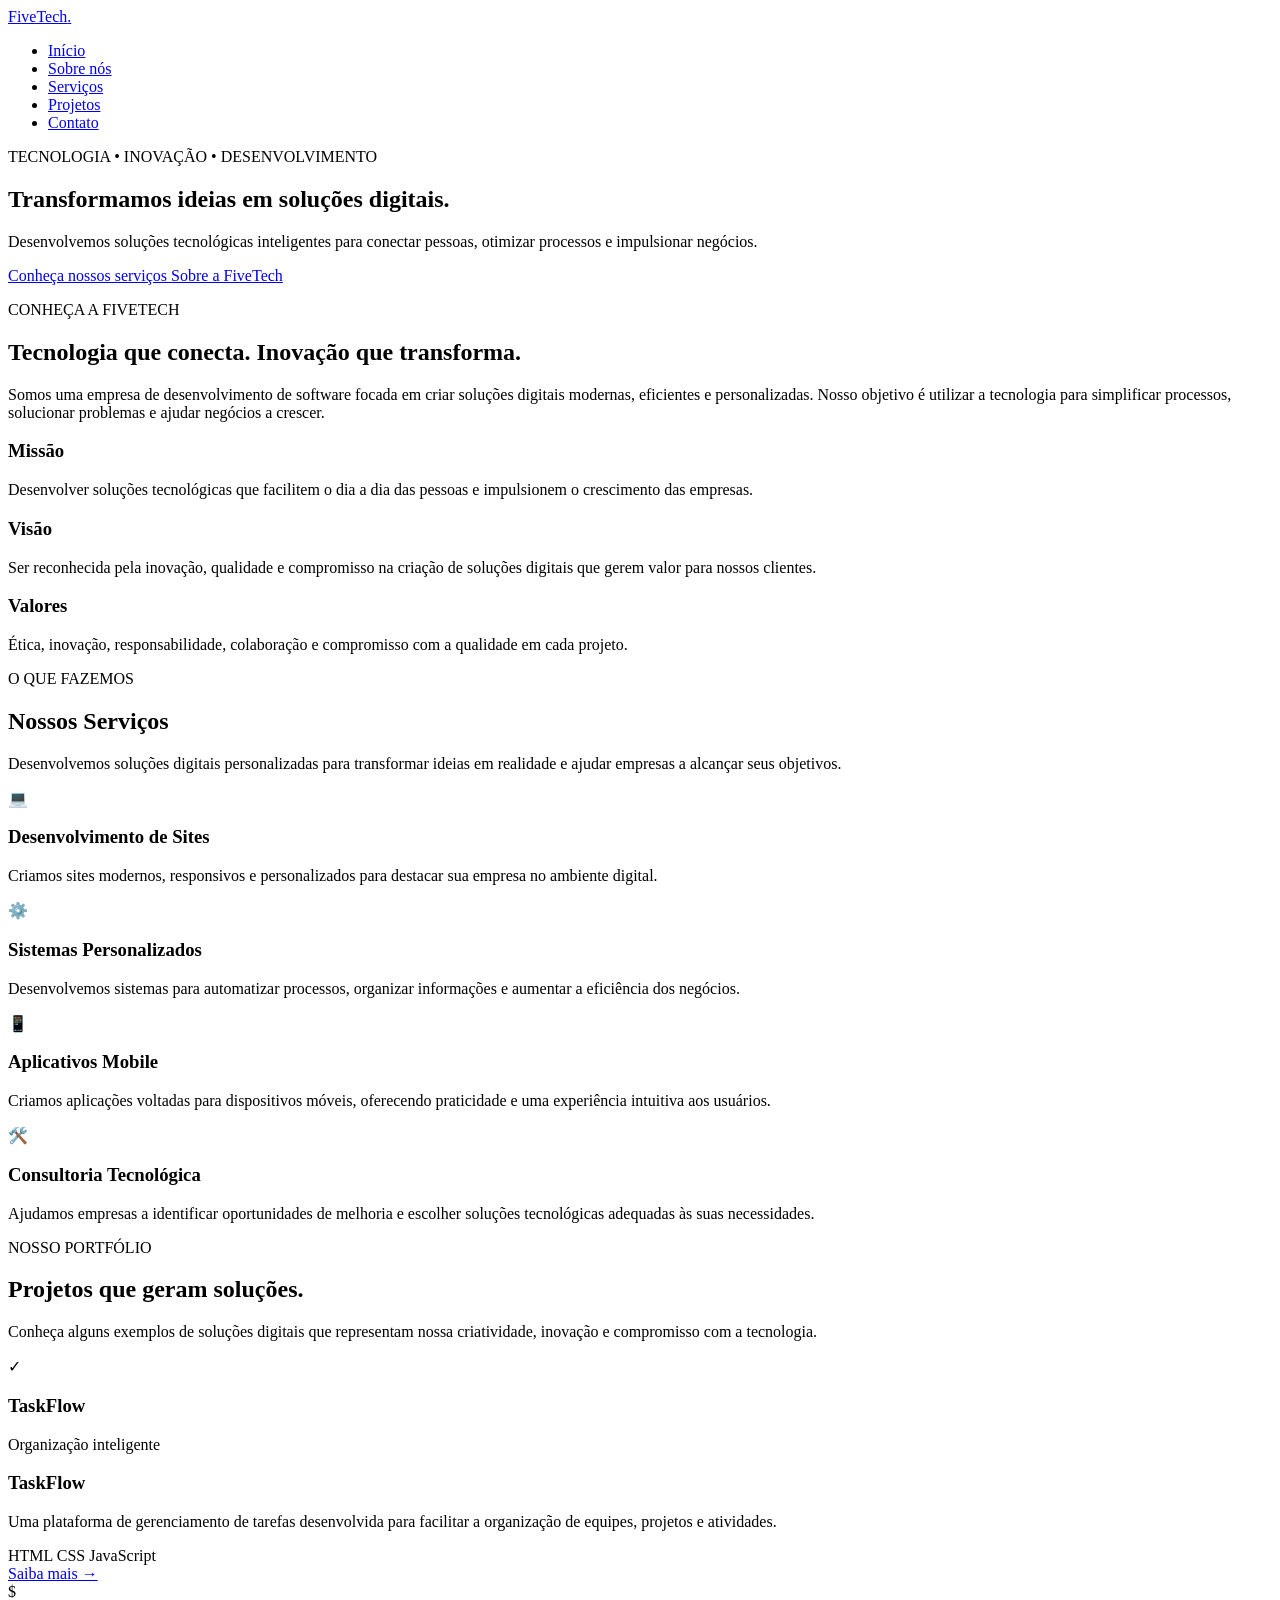
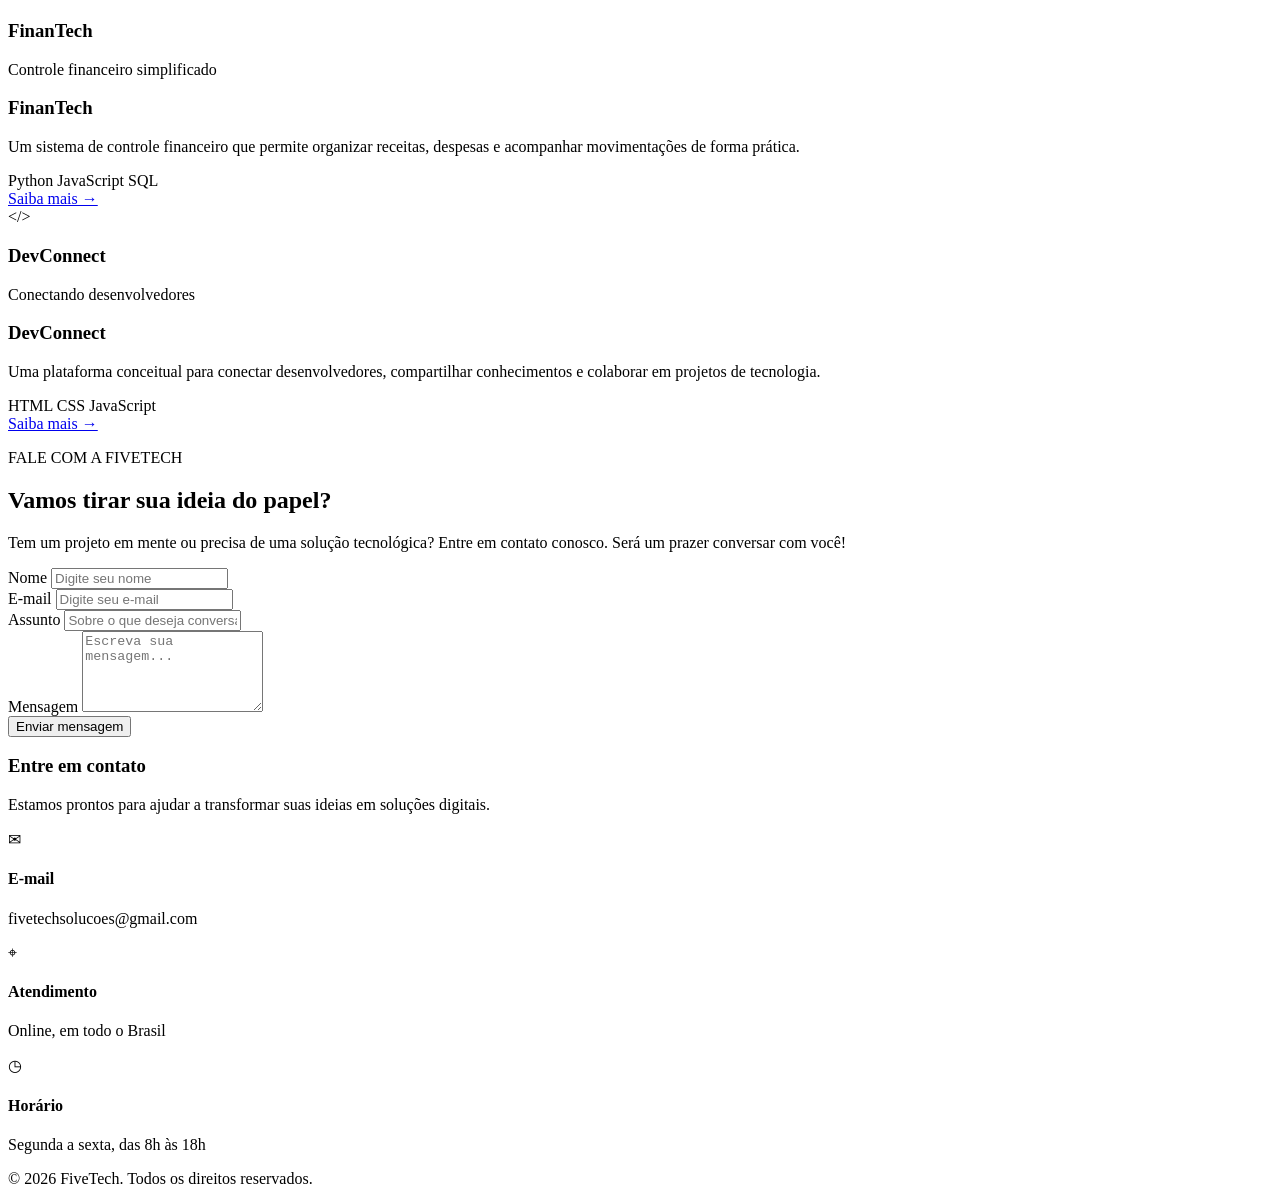
==== index.html @ 609da409 "Add initial HTML structure for FiveTech website" ====
<!DOCTYPE html>
<html lang="pt-br">

<head>
    <meta charset="UTF-8">
    <meta name="viewport" content="width=device-width, initial-scale=1.0">

    <title>FiveTech | Desenvolvimento de Software</title>

    <link rel="stylesheet" href="style.css">

    <script src="script.js" defer></script>
</head>

<body>

    
    <header>

        <nav class="navbar">

            <a href="#inicio" class="logo">
                FiveTech<span>.</span>
            </a>

            <ul class="menu">
                <li><a href="#inicio">Início</a></li>
                <li><a href="#sobre">Sobre nós</a></li>
                <li><a href="#servicos">Serviços</a></li>
                <li><a href="#projetos">Projetos</a></li>
                <li><a href="#contato">Contato</a></li>
            </ul>

        </nav>

    </header>


  
    <main>

        <section id="inicio" class="inicio">

            <div class="inicio-conteudo">

                <p class="subtitulo">
                    TECNOLOGIA • INOVAÇÃO • DESENVOLVIMENTO
                </p>

                <h1>
                    Transformamos ideias em
                    <span>soluções digitais.</span>
                </h1>

                <p class="descricao">
                    Desenvolvemos soluções tecnológicas inteligentes
                    para conectar pessoas, otimizar processos e
                    impulsionar negócios.
                </p>

                <div class="botoes">

                    <a href="#servicos" class="botao botao-principal">
                        Conheça nossos serviços
                    </a>

                    <a href="#sobre" class="botao botao-secundario">
                        Sobre a FiveTech
                    </a>

                </div>

            </div>

        </section>


     

<section id="sobre" class="sobre">

    <div class="sobre-conteudo">

        <p class="subtitulo">CONHEÇA A FIVETECH</p>

        <h2>
            Tecnologia que conecta.
            <span>Inovação que transforma.</span>
        </h2>

        <p class="sobre-descricao">
            Somos uma empresa de desenvolvimento de software
            focada em criar soluções digitais modernas,
            eficientes e personalizadas.

            Nosso objetivo é utilizar a tecnologia para
            simplificar processos, solucionar problemas
            e ajudar negócios a crescer.
        </p>

    </div>


    <div class="sobre-cards">

        <div class="sobre-card">

            <div class="card-icone"></div>

            <h3>Missão</h3>

            <p>
                Desenvolver soluções tecnológicas que
                facilitem o dia a dia das pessoas e
                impulsionem o crescimento das empresas.
            </p>

        </div>


        <div class="sobre-card">

            <div class="card-icone"></div>

            <h3>Visão</h3>

            <p>
                Ser reconhecida pela inovação, qualidade
                e compromisso na criação de soluções
                digitais que gerem valor para nossos clientes.
            </p>

        </div>


        <div class="sobre-card">

            <div class="card-icone"></div>

            <h3>Valores</h3>

            <p>
                Ética, inovação, responsabilidade,
                colaboração e compromisso com a
                qualidade em cada projeto.
            </p>

        </div>

    </div>

</section>


        

<section id="servicos" class="servicos">

    <div class="servicos-conteudo">

        <p class="subtitulo">O QUE FAZEMOS</p>

        <h2>
            Nossos <span>Serviços</span>
        </h2>

        <p class="servicos-descricao">
            Desenvolvemos soluções digitais personalizadas
            para transformar ideias em realidade e ajudar
            empresas a alcançar seus objetivos.
        </p>

    </div>


    <div class="servicos-cards">

       
        <div class="servico-card">

            <div class="servico-icone">💻</div>

            <h3>Desenvolvimento de Sites</h3>

            <p>
                Criamos sites modernos, responsivos e
                personalizados para destacar sua empresa
                no ambiente digital.
            </p>

        </div>


      
        <div class="servico-card">

            <div class="servico-icone">⚙️</div>

            <h3>Sistemas Personalizados</h3>

            <p>
                Desenvolvemos sistemas para automatizar
                processos, organizar informações e
                aumentar a eficiência dos negócios.
            </p>

        </div>



        <div class="servico-card">

            <div class="servico-icone">📱</div>

            <h3>Aplicativos Mobile</h3>

            <p>
                Criamos aplicações voltadas para dispositivos
                móveis, oferecendo praticidade e uma
                experiência intuitiva aos usuários.
            </p>

        </div>


      
        <div class="servico-card">

            <div class="servico-icone">🛠️</div>

            <h3>Consultoria Tecnológica</h3>

            <p>
                Ajudamos empresas a identificar oportunidades
                de melhoria e escolher soluções tecnológicas
                adequadas às suas necessidades.
            </p>

        </div>

    </div>

</section>


       
        
<section id="projetos" class="projetos">

    <div class="projetos-conteudo">

        <p class="subtitulo">NOSSO PORTFÓLIO</p>

        <h2>
            Projetos que <span>geram soluções.</span>
        </h2>

        <p class="projetos-descricao">
            Conheça alguns exemplos de soluções digitais
            que representam nossa criatividade, inovação
            e compromisso com a tecnologia.
        </p>

    </div>


    <div class="projetos-cards">

     
        <div class="projeto-card">

            <div class="projeto-imagem taskflow">

                <span class="projeto-simbolo">✓</span>

                <h3>TaskFlow</h3>

                <p>Organização inteligente</p>

            </div>

            <div class="projeto-info">

                <h3>TaskFlow</h3>

                <p>
                    Uma plataforma de gerenciamento de tarefas
                    desenvolvida para facilitar a organização
                    de equipes, projetos e atividades.
                </p>

                <div class="tecnologias">

                    <span>HTML</span>
                    <span>CSS</span>
                    <span>JavaScript</span>

                </div>

                <a href="#contato" class="projeto-botao">
                    Saiba mais →
                </a>

            </div>

        </div>


       
        <div class="projeto-card">

            <div class="projeto-imagem finantech">

                <span class="projeto-simbolo">$</span>

                <h3>FinanTech</h3>

                <p>Controle financeiro simplificado</p>

            </div>

            <div class="projeto-info">

                <h3>FinanTech</h3>

                <p>
                    Um sistema de controle financeiro que
                    permite organizar receitas, despesas
                    e acompanhar movimentações de forma prática.
                </p>

                <div class="tecnologias">

                    <span>Python</span>
                    <span>JavaScript</span>
                    <span>SQL</span>

                </div>

                <a href="#contato" class="projeto-botao">
                    Saiba mais →
                </a>

            </div>

        </div>


        <div class="projeto-card">

            <div class="projeto-imagem devconnect">

                <span class="projeto-simbolo">&lt;/&gt;</span>

                <h3>DevConnect</h3>

                <p>Conectando desenvolvedores</p>

            </div>

            <div class="projeto-info">

                <h3>DevConnect</h3>

                <p>
                    Uma plataforma conceitual para conectar
                    desenvolvedores, compartilhar conhecimentos
                    e colaborar em projetos de tecnologia.
                </p>

                <div class="tecnologias">

                    <span>HTML</span>
                    <span>CSS</span>
                    <span>JavaScript</span>

                </div>

                <a href="#contato" class="projeto-botao">
                    Saiba mais →
                </a>

            </div>

        </div>

    </div>

</section>


     
        <section class="contato" id="contato">

    <div class="contato-conteudo">
        <p class="subtitulo">FALE COM A FIVETECH</p>

        <h2>Vamos tirar sua ideia do <span>papel?</span></h2>

        <p class="contato-descricao">
            Tem um projeto em mente ou precisa de uma solução tecnológica?
            Entre em contato conosco. Será um prazer conversar com você!
        </p>
    </div>

    <div class="contato-container">

        <form class="contato-formulario" id="formulario">

            <div class="campo">
                <label for="nome">Nome</label>
                <input
                    type="text"
                    id="nome"
                    name="nome"
                    placeholder="Digite seu nome"
                    required
                >
            </div>

            <div class="campo">
                <label for="email">E-mail</label>
                <input
                    type="email"
                    id="email"
                    name="email"
                    placeholder="Digite seu e-mail"
                    required
                >
            </div>

            <div class="campo">
                <label for="assunto">Assunto</label>
                <input
                    type="text"
                    id="assunto"
                    name="assunto"
                    placeholder="Sobre o que deseja conversar?"
                    required
                >
            </div>

            <div class="campo">
                <label for="mensagem">Mensagem</label>
                <textarea
                    id="mensagem"
                    name="mensagem"
                    rows="5"
                    placeholder="Escreva sua mensagem..."
                    required
                ></textarea>
            </div>

            <button type="submit" class="contato-botao">
                Enviar mensagem
            </button>

        </form>

        <div class="contato-informacoes">

            <h3>Entre em contato</h3>

            <p>
                Estamos prontos para ajudar a transformar suas ideias
                em soluções digitais.
            </p>

            <div class="contato-item">
                <span>✉</span>
                <div>
                    <h4>E-mail</h4>
                    <p>fivetechsolucoes@gmail.com</p>
                </div>
            </div>

            <div class="contato-item">
                <span>⌖</span>
                <div>
                    <h4>Atendimento</h4>
                    <p>Online, em todo o Brasil</p>
                </div>
            </div>

            <div class="contato-item">
                <span>◷</span>
                <div>
                    <h4>Horário</h4>
                    <p>Segunda a sexta, das 8h às 18h</p>
                </div>
            </div>

        </div>

    </div>

</section>
        </section>

    </main>



    <footer>

        <p>
            © 2026 FiveTech. Todos os direitos reservados.
        </p>

    </footer>

</body>

</html>
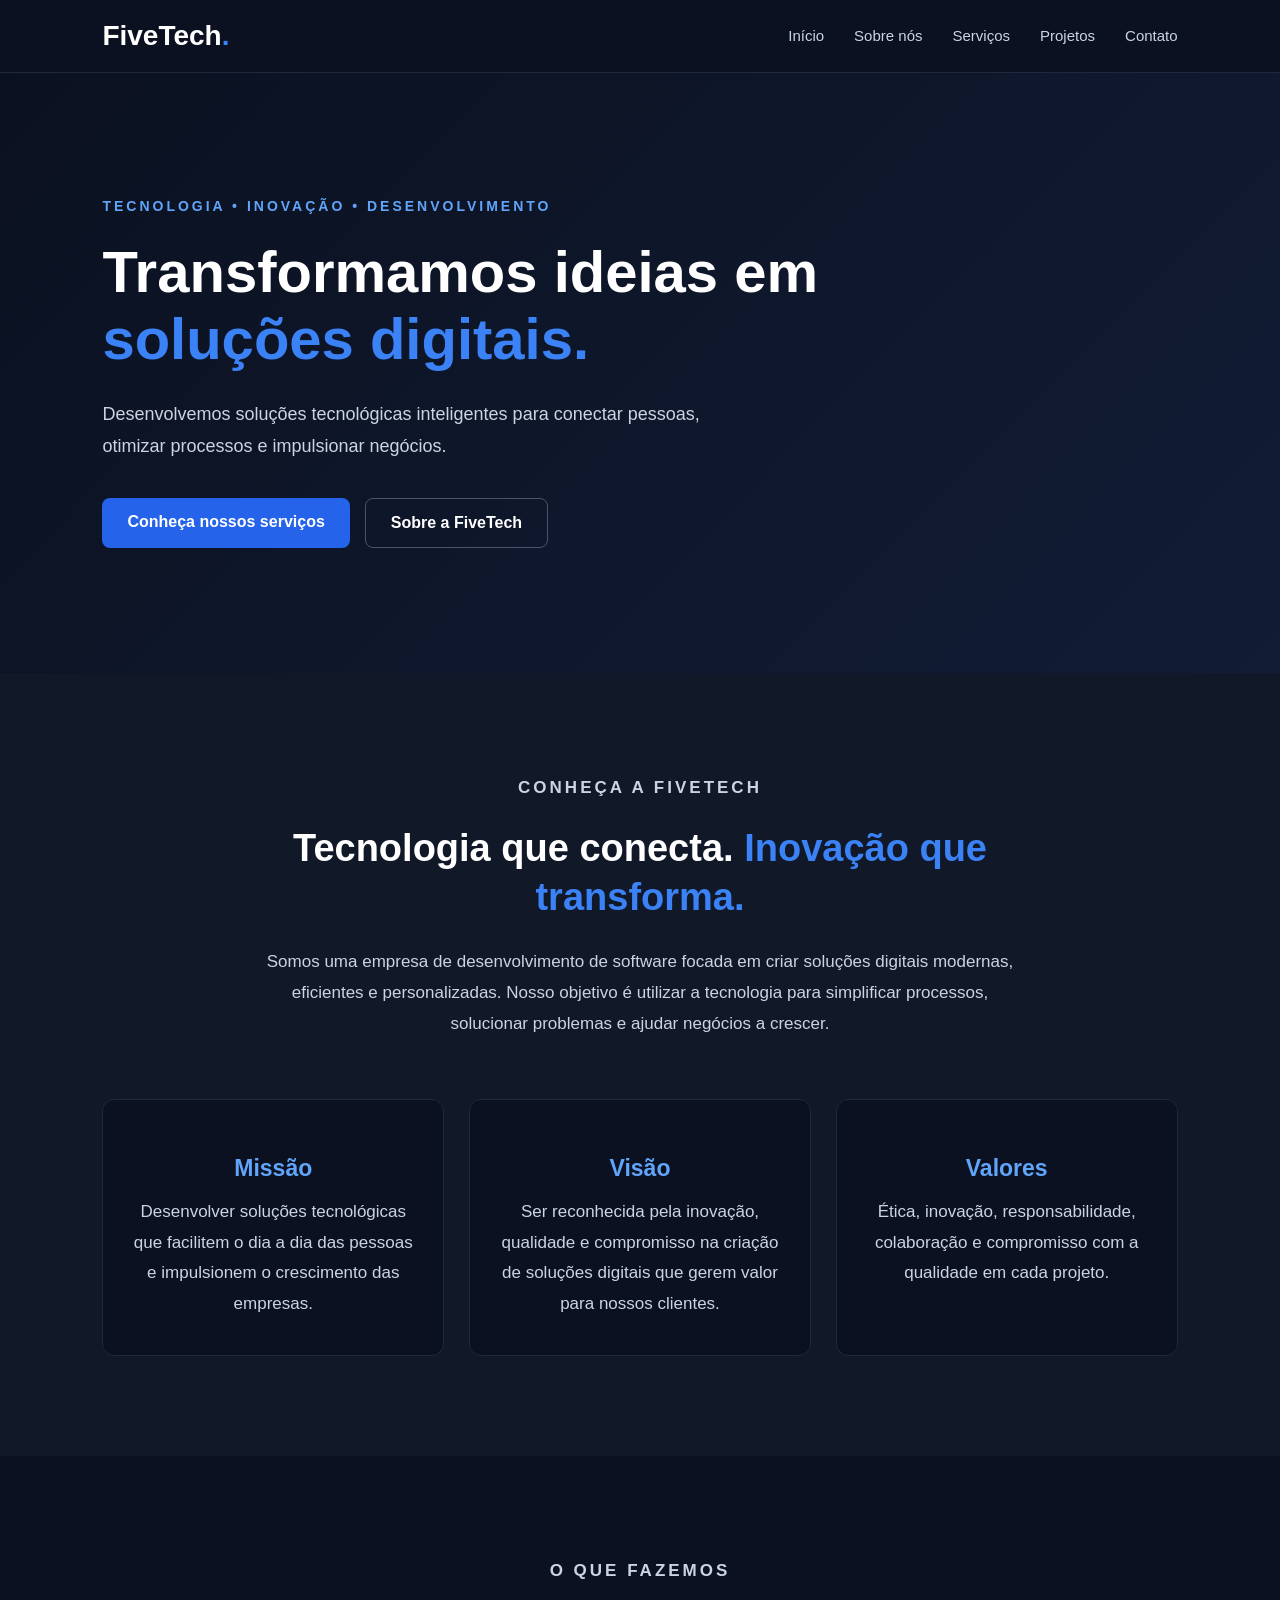
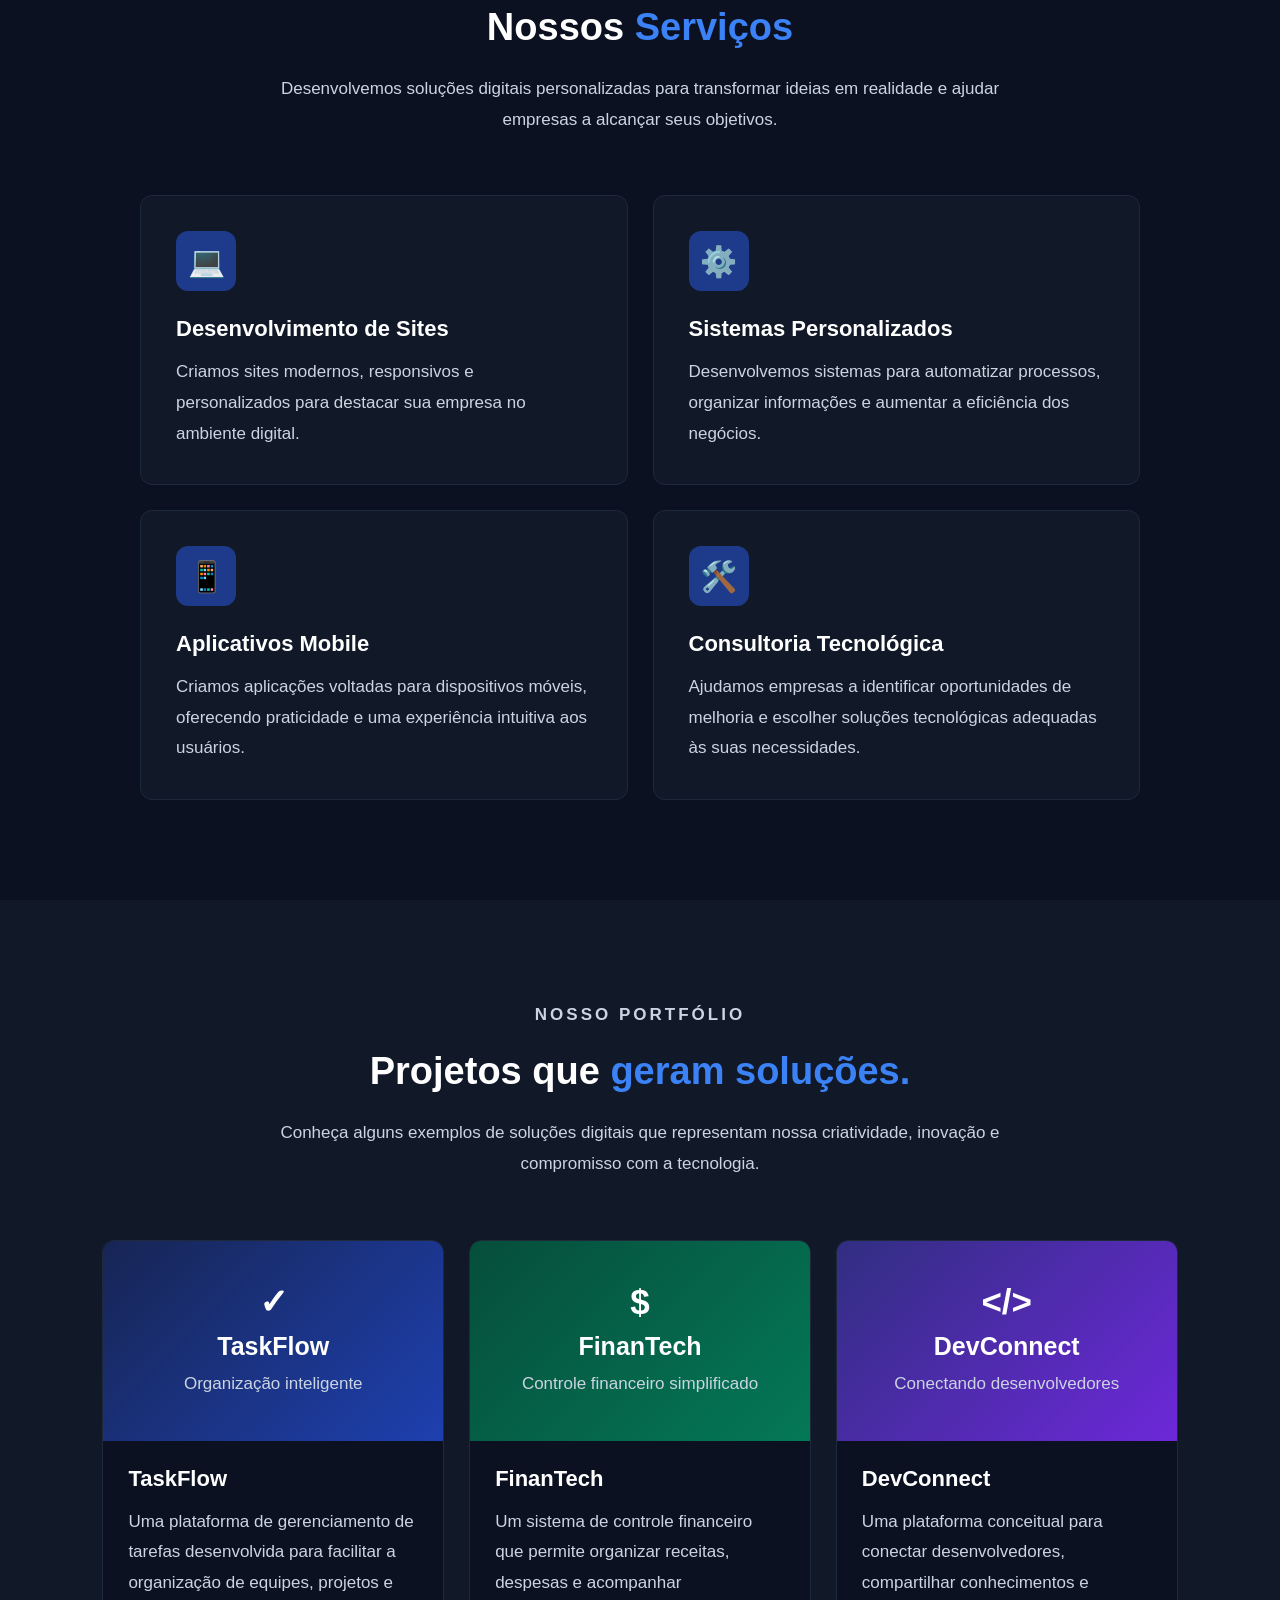
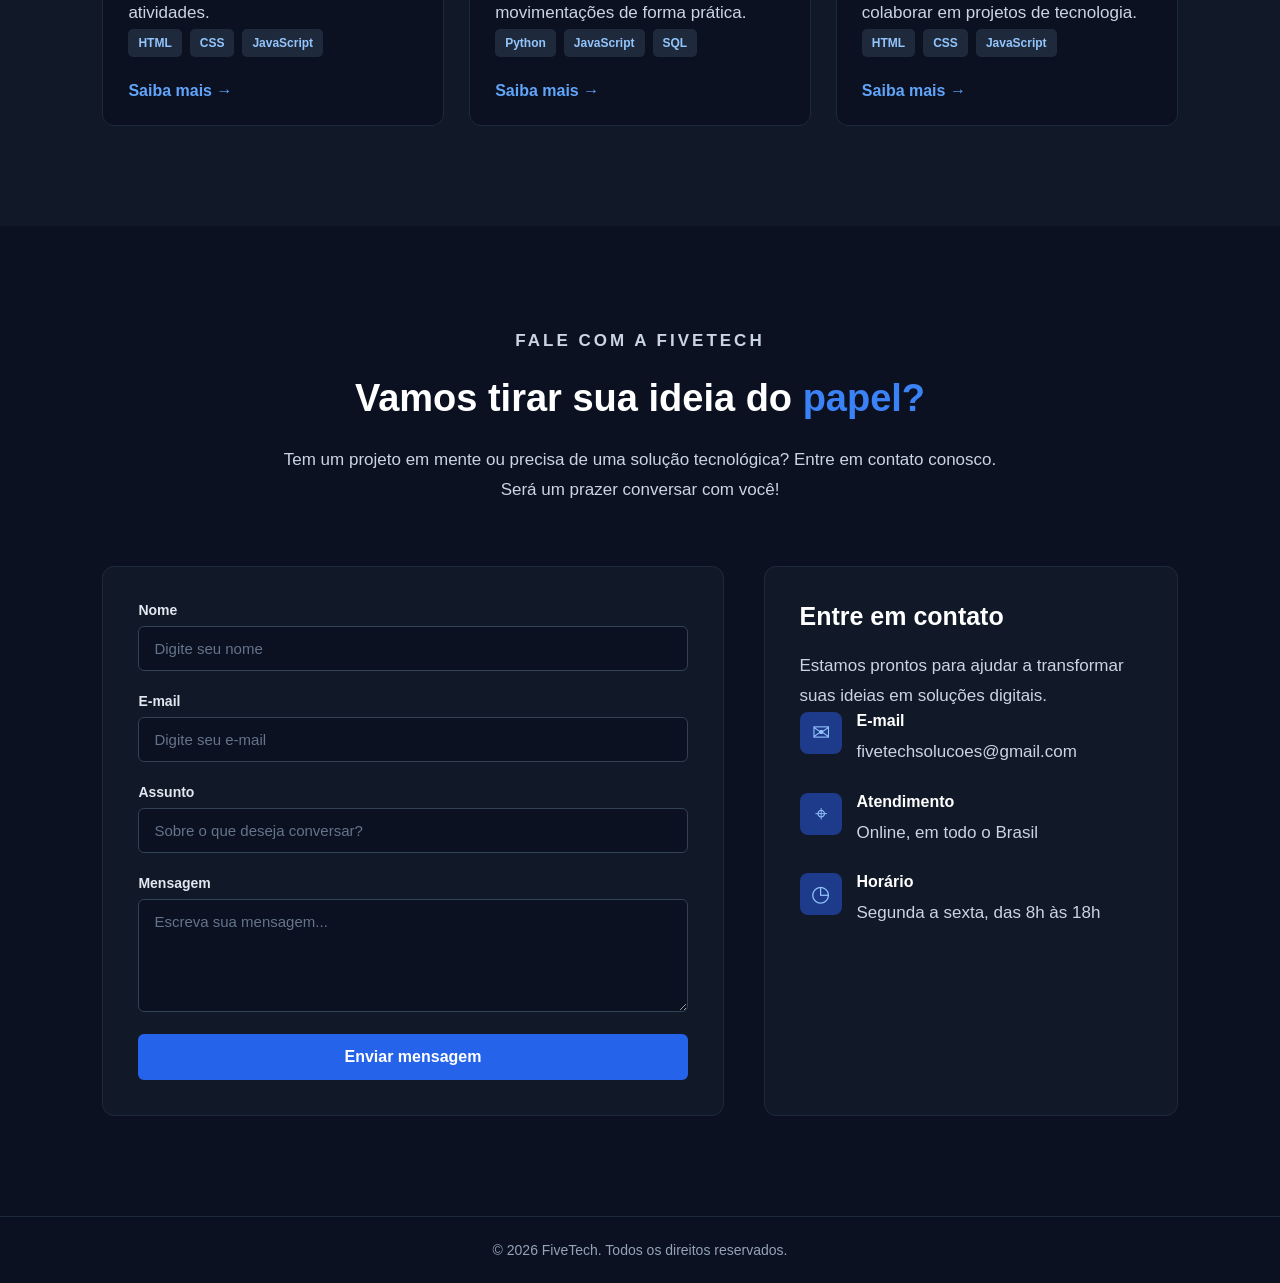
==== commit 3e488fbb: "atualiza projeto" ====
--- a/index.html
+++ b/index.html
@@ -511,4 +511,4 @@
 
 </body>
 
-</html>
+</html>
--- a/style.css
+++ b/style.css
@@ -0,0 +1,844 @@
+
+
+* {
+    margin: 0;
+    padding: 0;
+    box-sizing: border-box;
+}
+
+html {
+    scroll-behavior: smooth;
+}
+
+body {
+    font-family: Arial, Helvetica, sans-serif;
+    background-color: #0b1120;
+    color: #ffffff;
+}
+
+
+
+
+header {
+    background-color: #0b1120;
+    border-bottom: 1px solid #1e293b;
+    padding: 20px 8%;
+}
+
+.navbar {
+    display: flex;
+    justify-content: space-between;
+    align-items: center;
+}
+
+.logo {
+    color: #ffffff;
+    font-size: 28px;
+    font-weight: bold;
+    text-decoration: none;
+}
+
+.logo span {
+    color: #3b82f6;
+}
+
+.menu {
+    display: flex;
+    gap: 30px;
+    list-style: none;
+}
+
+.menu a {
+    color: #cbd5e1;
+    text-decoration: none;
+    font-size: 15px;
+    transition: 0.3s;
+}
+
+.menu a:hover {
+    color: #3b82f6;
+}
+
+
+
+
+.inicio {
+    min-height: 600px;
+    padding: 100px 8%;
+
+    display: flex;
+    align-items: center;
+
+    background: linear-gradient(
+        135deg,
+        #0b1120,
+        #111c35
+    );
+}
+
+.inicio-conteudo {
+    max-width: 750px;
+}
+
+.subtitulo {
+    color: #60a5fa;
+    font-size: 14px;
+    font-weight: bold;
+    letter-spacing: 3px;
+    margin-bottom: 25px;
+}
+
+.inicio h1 {
+    font-size: 58px;
+    line-height: 1.15;
+    margin-bottom: 25px;
+}
+
+.inicio h1 span {
+    color: #3b82f6;
+}
+
+.descricao {
+    color: #cbd5e1;
+    font-size: 18px;
+    line-height: 1.8;
+    max-width: 600px;
+    margin-bottom: 35px;
+}
+
+
+
+
+.botoes {
+    display: flex;
+    gap: 15px;
+    flex-wrap: wrap;
+}
+
+.botao {
+    display: inline-block;
+    padding: 15px 25px;
+    border-radius: 8px;
+    text-decoration: none;
+    font-weight: bold;
+    transition: 0.3s;
+}
+
+.botao-principal {
+    background-color: #2563eb;
+    color: #ffffff;
+}
+
+.botao-principal:hover {
+    background-color: #1d4ed8;
+    transform: translateY(-3px);
+}
+
+.botao-secundario {
+    border: 1px solid #475569;
+    color: #ffffff;
+}
+
+.botao-secundario:hover {
+    background-color: #1e293b;
+    transform: translateY(-3px);
+}
+
+
+
+
+section:not(.inicio) {
+    padding: 100px 8%;
+    text-align: center;
+}
+
+section h2 {
+    font-size: 36px;
+    margin-bottom: 25px;
+}
+
+section:not(.inicio) p {
+    color: #cbd5e1;
+    font-size: 17px;
+    line-height: 1.8;
+    max-width: 750px;
+    margin: 0 auto;
+}
+
+
+
+
+.sobre {
+    background-color: #111827;
+}
+
+.sobre-conteudo {
+    max-width: 800px;
+    margin: 0 auto 60px;
+}
+
+.sobre .subtitulo {
+    margin-bottom: 20px;
+}
+
+.sobre h2 {
+    font-size: 38px;
+    line-height: 1.3;
+    margin-bottom: 25px;
+}
+
+.sobre h2 span {
+    color: #3b82f6;
+}
+
+.sobre-descricao {
+    color: #cbd5e1;
+    font-size: 17px;
+    line-height: 1.8;
+}
+
+
+
+
+.sobre-cards {
+    display: flex;
+    justify-content: center;
+    gap: 25px;
+    flex-wrap: wrap;
+
+    max-width: 1200px;
+    margin: 0 auto;
+}
+
+.sobre-card {
+    background-color: #0b1120;
+    border: 1px solid #1e293b;
+    border-radius: 12px;
+
+    padding: 35px 25px;
+
+    flex: 1;
+    min-width: 250px;
+    max-width: 350px;
+
+    transition: 0.3s;
+}
+
+.sobre-card:hover {
+    transform: translateY(-8px);
+    border-color: #3b82f6;
+}
+
+.card-icone {
+    font-size: 35px;
+    margin-bottom: 20px;
+}
+
+.sobre-card h3 {
+    font-size: 23px;
+    margin-bottom: 15px;
+    color: #60a5fa;
+}
+
+.sobre-card p {
+    color: #cbd5e1;
+    font-size: 15px;
+    line-height: 1.8;
+
+    max-width: none;
+}
+
+
+
+
+.servicos {
+    background-color: #0b1120;
+}
+
+.servicos-conteudo {
+    max-width: 800px;
+    margin: 0 auto 60px;
+}
+
+.servicos .subtitulo {
+    margin-bottom: 20px;
+}
+
+.servicos h2 {
+    font-size: 38px;
+    margin-bottom: 25px;
+}
+
+.servicos h2 span {
+    color: #3b82f6;
+}
+
+.servicos-descricao {
+    color: #cbd5e1;
+    font-size: 17px;
+    line-height: 1.8;
+}
+
+
+
+
+.servicos-cards {
+    display: grid;
+    grid-template-columns: repeat(2, 1fr);
+    gap: 25px;
+
+    max-width: 1000px;
+    margin: 0 auto;
+}
+
+.servico-card {
+    background-color: #111827;
+    border: 1px solid #1e293b;
+    border-radius: 12px;
+
+    padding: 35px;
+
+    text-align: left;
+
+    transition: 0.3s;
+}
+
+.servico-card:hover {
+    transform: translateY(-8px);
+    border-color: #3b82f6;
+    background-color: #162036;
+}
+
+
+
+
+.servico-icone {
+    display: flex;
+    align-items: center;
+    justify-content: center;
+
+    width: 60px;
+    height: 60px;
+
+    background-color: #1e3a8a;
+    border-radius: 12px;
+
+    font-size: 30px;
+
+    margin-bottom: 25px;
+}
+
+
+
+
+.servico-card h3 {
+    color: #ffffff;
+    font-size: 22px;
+    margin-bottom: 15px;
+}
+
+
+
+
+.servico-card p {
+    color: #cbd5e1;
+    font-size: 15px;
+    line-height: 1.8;
+
+    max-width: none;
+    margin: 0;
+}
+
+
+
+
+
+
+.projetos {
+    background-color: #111827;
+}
+
+.projetos-conteudo {
+    max-width: 800px;
+    margin: 0 auto 60px;
+}
+
+.projetos .subtitulo {
+    margin-bottom: 20px;
+}
+
+.projetos h2 {
+    font-size: 38px;
+    margin-bottom: 25px;
+}
+
+.projetos h2 span {
+    color: #3b82f6;
+}
+
+.projetos-descricao {
+    color: #cbd5e1;
+    font-size: 17px;
+    line-height: 1.8;
+}
+
+
+
+
+.projetos-cards {
+    display: grid;
+    grid-template-columns: repeat(3, 1fr);
+    gap: 25px;
+
+    max-width: 1200px;
+    margin: 0 auto;
+}
+
+.projeto-card {
+    background-color: #0b1120;
+    border: 1px solid #1e293b;
+    border-radius: 12px;
+
+    overflow: hidden;
+
+    text-align: left;
+
+    transition: 0.3s;
+}
+
+.projeto-card:hover {
+    transform: translateY(-8px);
+    border-color: #3b82f6;
+}
+
+
+
+
+.projeto-imagem {
+    height: 200px;
+
+    display: flex;
+    flex-direction: column;
+    align-items: center;
+    justify-content: center;
+
+    text-align: center;
+
+    background: linear-gradient(
+        135deg,
+        #172554,
+        #1e40af
+    );
+}
+
+.projeto-imagem h3 {
+    font-size: 25px;
+    margin-bottom: 8px;
+}
+
+.projeto-imagem p {
+    color: #dbeafe;
+    font-size: 14px;
+}
+
+
+
+
+.finantech {
+    background: linear-gradient(
+        135deg,
+        #064e3b,
+        #047857
+    );
+}
+
+.devconnect {
+    background: linear-gradient(
+        135deg,
+        #312e81,
+        #6d28d9
+    );
+}
+
+
+
+
+.projeto-simbolo {
+    font-size: 35px;
+    font-weight: bold;
+
+    margin-bottom: 10px;
+
+    color: #ffffff;
+}
+
+
+
+
+.projeto-info {
+    padding: 25px;
+}
+
+.projeto-info h3 {
+    color: #ffffff;
+    font-size: 22px;
+    margin-bottom: 15px;
+}
+
+.projeto-info p {
+    color: #cbd5e1;
+    font-size: 15px;
+    line-height: 1.8;
+
+    max-width: none;
+    margin: 0 0 20px;
+}
+
+
+
+
+.tecnologias {
+    display: flex;
+    flex-wrap: wrap;
+    gap: 8px;
+
+    margin-bottom: 25px;
+}
+
+.tecnologias span {
+    background-color: #1e293b;
+    color: #93c5fd;
+
+    font-size: 12px;
+    font-weight: bold;
+
+    padding: 7px 10px;
+    border-radius: 5px;
+}
+
+
+
+
+.projeto-botao {
+    display: inline-block;
+
+    color: #60a5fa;
+    font-weight: bold;
+    text-decoration: none;
+
+    transition: 0.3s;
+}
+
+.projeto-botao:hover {
+    color: #ffffff;
+    transform: translateX(5px);
+}
+
+
+
+
+.contato {
+    background-color: #0b1120;
+}
+
+
+
+.contato {
+    background-color: #0b1120;
+}
+
+.contato-conteudo {
+    max-width: 800px;
+    margin: 0 auto 60px;
+}
+
+.contato .subtitulo {
+    margin-bottom: 20px;
+}
+
+.contato h2 {
+    font-size: 38px;
+    margin-bottom: 25px;
+}
+
+.contato h2 span {
+    color: #3b82f6;
+}
+
+.contato-descricao {
+    color: #cbd5e1;
+    font-size: 17px;
+    line-height: 1.8;
+}
+
+.contato-container {
+    display: grid;
+    grid-template-columns: 1.5fr 1fr;
+    gap: 40px;
+    max-width: 1100px;
+    margin: 0 auto;
+    text-align: left;
+}
+
+.contato-formulario {
+    background-color: #111827;
+    padding: 35px;
+    border: 1px solid #1e293b;
+    border-radius: 12px;
+}
+
+.campo {
+    display: flex;
+    flex-direction: column;
+    margin-bottom: 22px;
+}
+
+.campo label {
+    color: #e2e8f0;
+    font-size: 14px;
+    font-weight: bold;
+    margin-bottom: 8px;
+}
+
+.campo input,
+.campo textarea {
+    background-color: #0b1120;
+    color: #fff;
+    border: 1px solid #334155;
+    border-radius: 6px;
+    padding: 13px 15px;
+    font-family: Arial, sans-serif;
+    font-size: 15px;
+    outline: none;
+    transition: 0.3s;
+}
+
+.campo input:focus,
+.campo textarea:focus {
+    border-color: #3b82f6;
+    box-shadow: 0 0 0 2px rgba(59, 130, 246, 0.15);
+}
+
+.campo textarea {
+    resize: vertical;
+}
+
+.campo input::placeholder,
+.campo textarea::placeholder {
+    color: #64748b;
+}
+
+.contato-botao {
+    width: 100%;
+    padding: 14px;
+    background-color: #2563eb;
+    color: #fff;
+    border: none;
+    border-radius: 6px;
+    font-size: 16px;
+    font-weight: bold;
+    cursor: pointer;
+    transition: 0.3s;
+}
+
+.contato-botao:hover {
+    background-color: #1d4ed8;
+    transform: translateY(-2px);
+}
+
+.contato-informacoes {
+    background-color: #111827;
+    padding: 35px;
+    border: 1px solid #1e293b;
+    border-radius: 12px;
+}
+
+.contato-informacoes h3 {
+    font-size: 25px;
+    margin-bottom: 20px;
+}
+
+.contato-informacoes > p {
+    color: #cbd5e1;
+    line-height: 1.8;
+    margin-bottom: 35px;
+}
+
+.contato-item {
+    display: flex;
+    align-items: flex-start;
+    gap: 15px;
+    margin-bottom: 25px;
+}
+
+.contato-item > span {
+    display: flex;
+    align-items: center;
+    justify-content: center;
+    min-width: 42px;
+    height: 42px;
+    background-color: #1e3a8a;
+    color: #93c5fd;
+    border-radius: 8px;
+    font-size: 22px;
+}
+
+.contato-item h4 {
+    color: #fff;
+    margin-bottom: 7px;
+}
+
+.contato-item p {
+    color: #94a3b8;
+    font-size: 14px;
+    line-height: 1.6;
+}
+
+
+
+@media (max-width: 768px) {
+    .contato-container {
+        grid-template-columns: 1fr;
+        gap: 25px;
+    }
+
+    .contato-formulario,
+    .contato-informacoes {
+        padding: 25px;
+    }
+
+    .contato h2 {
+        font-size: 30px;
+    }
+}
+
+
+
+footer {
+    padding: 25px 8%;
+    text-align: center;
+
+    border-top: 1px solid #1e293b;
+
+    color: #94a3b8;
+    font-size: 14px;
+}
+
+
+
+
+@media (max-width: 768px) {
+
+
+    header {
+        padding: 20px 5%;
+    }
+
+    .navbar {
+        flex-direction: column;
+        gap: 25px;
+    }
+
+    .menu {
+        justify-content: center;
+        flex-wrap: wrap;
+        gap: 15px;
+    }
+
+
+
+    .inicio {
+        padding: 80px 5%;
+        min-height: 500px;
+    }
+
+    .inicio h1 {
+        font-size: 40px;
+    }
+
+    .descricao {
+        font-size: 16px;
+    }
+
+
+   
+
+    section:not(.inicio) {
+        padding: 70px 5%;
+    }
+
+    section h2 {
+        font-size: 30px;
+    }
+
+
+
+
+    .botoes {
+        flex-direction: column;
+        align-items: flex-start;
+    }
+
+    .botao {
+        text-align: center;
+    }
+
+
+ 
+
+    .sobre h2 {
+        font-size: 30px;
+    }
+
+    .sobre-cards {
+        flex-direction: column;
+        align-items: center;
+    }
+
+    .sobre-card {
+        width: 100%;
+        max-width: 400px;
+    }
+
+
+ 
+
+    .servicos h2 {
+        font-size: 30px;
+    }
+
+    .servicos-cards {
+        grid-template-columns: 1fr;
+    }
+
+    .servico-card {
+        padding: 25px;
+    }
+
+}
+
+
+
+@media (max-width: 900px) {
+
+    .projetos-cards {
+        grid-template-columns: repeat(2, 1fr);
+    }
+
+}
+
+@media (max-width: 600px) {
+
+    .projetos-cards {
+        grid-template-columns: 1fr;
+    }
+
+    .projetos h2 {
+        font-size: 30px;
+    }
+
+    .projeto-imagem {
+        height: 180px;
+    }
+
+}
